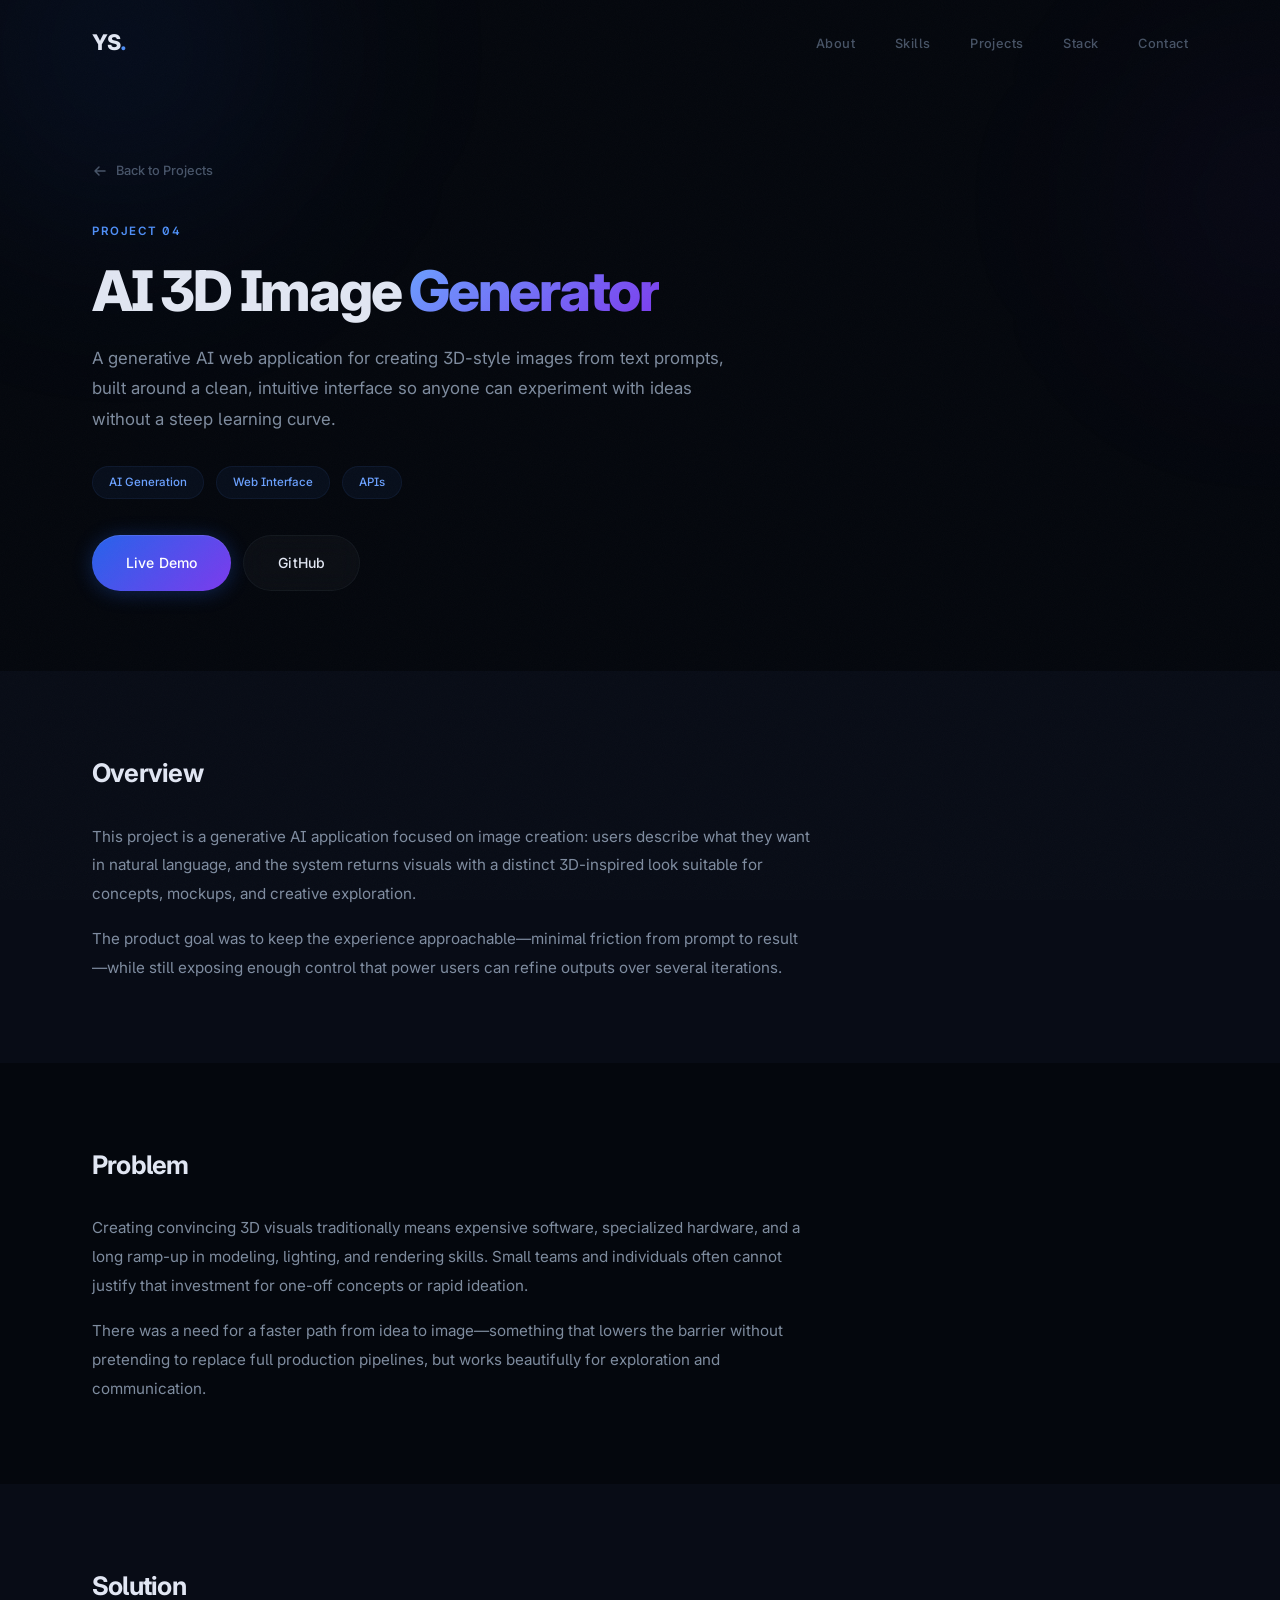
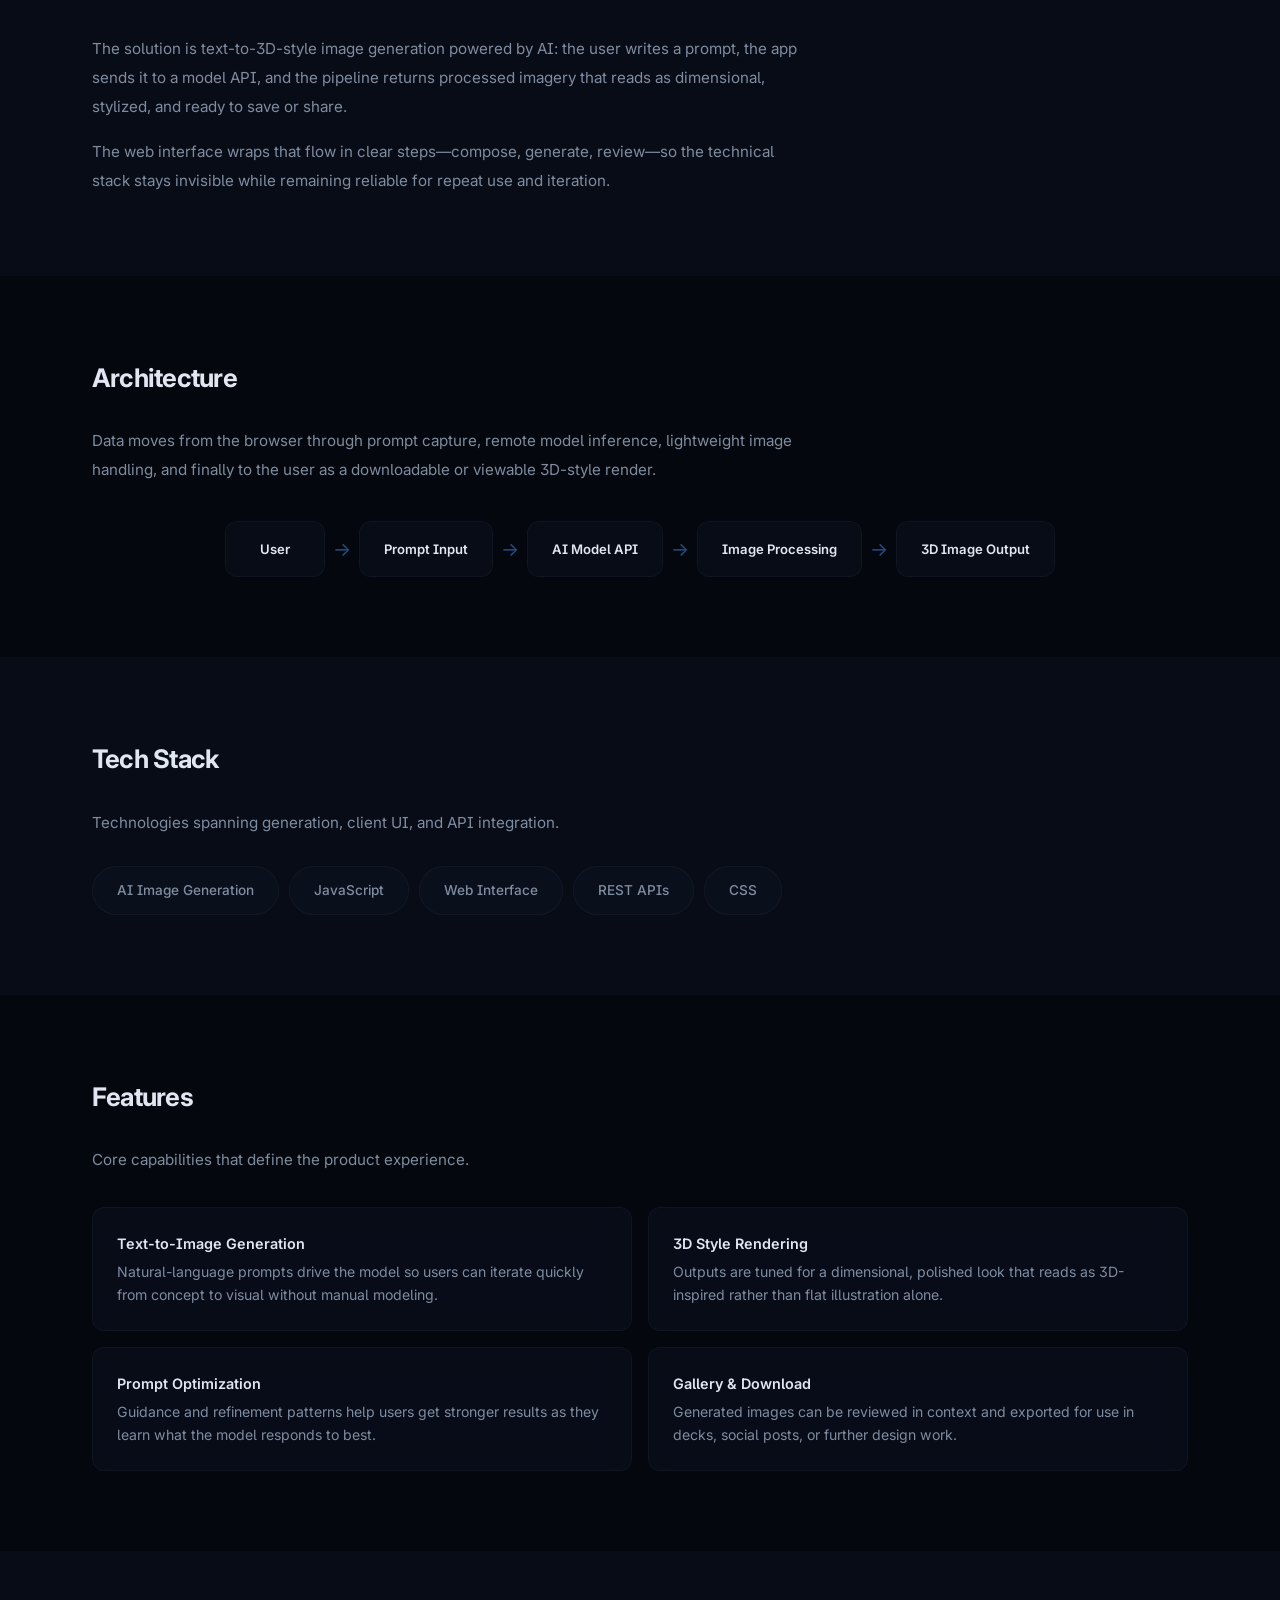
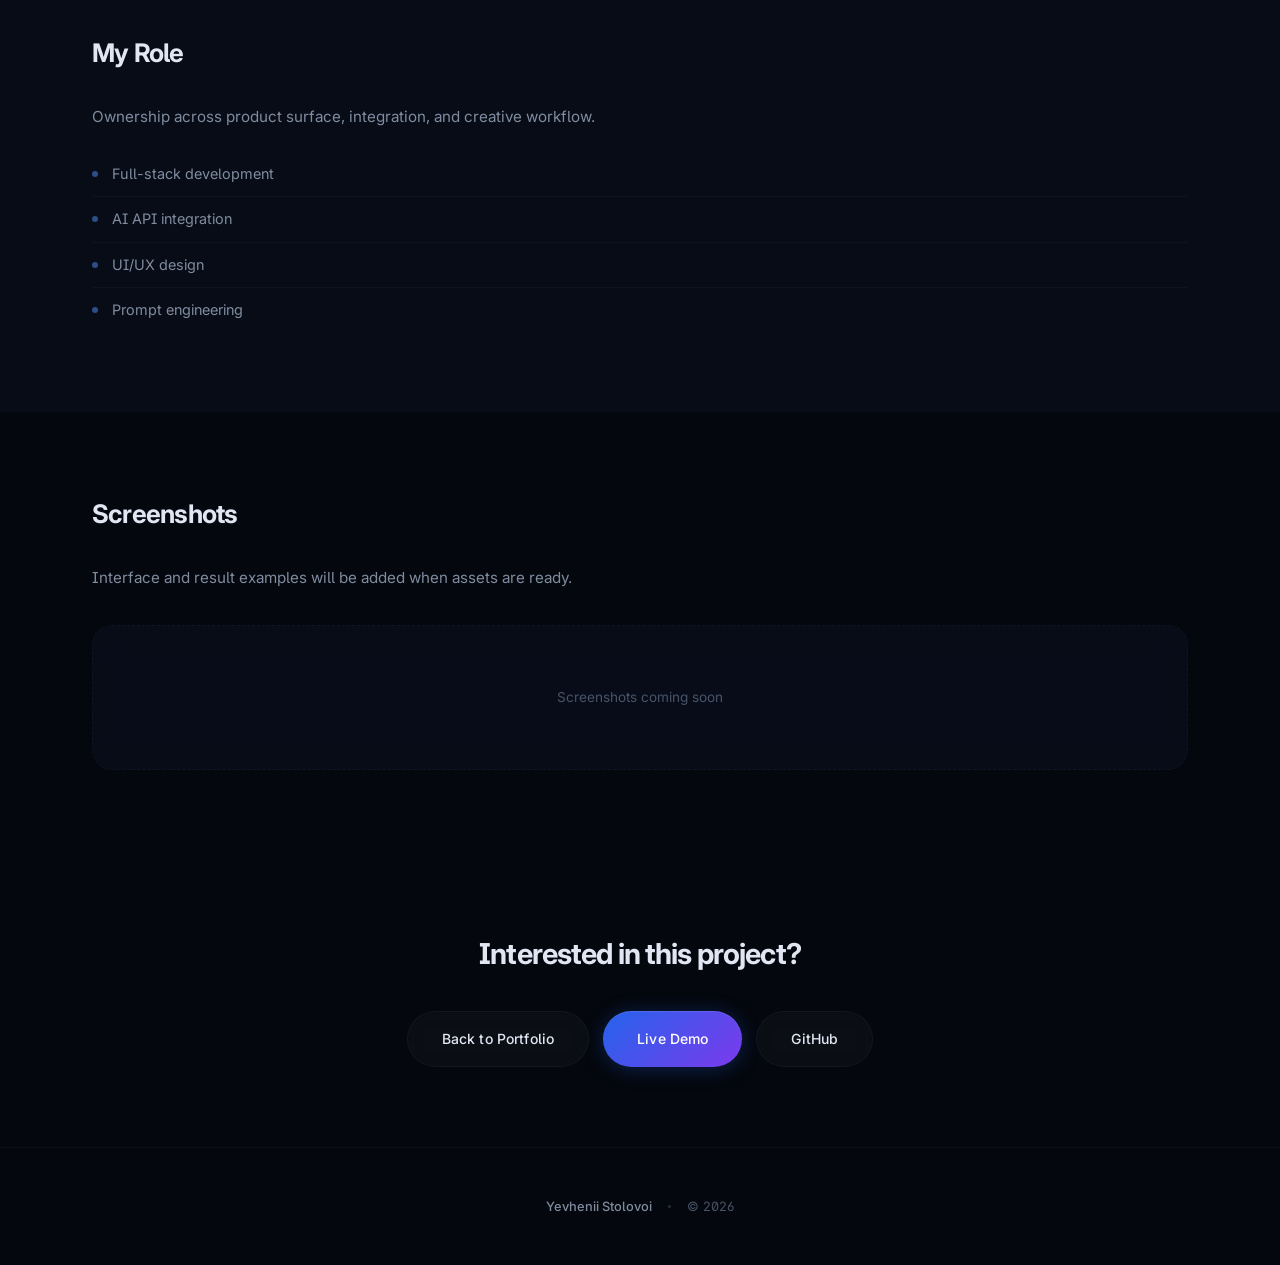
==== projects/ai-3d-generator.html @ 95ce22d5 "Initial commit: portfolio with project case study pages Complete dark premium portfolio with hero (3" ====
<!DOCTYPE html>
<html lang="en">
<head>
  <meta charset="UTF-8">
  <meta name="viewport" content="width=device-width, initial-scale=1.0, viewport-fit=cover">
  <title>AI 3D Image Generator — Yevhenii Stolovoi</title>
  <meta name="description" content="Case study: generative AI web app for creating 3D-style images from text prompts with a clean, intuitive interface.">
  <link rel="stylesheet" href="../styles.css">
  <link rel="stylesheet" href="project-page.css">
  <link rel="preconnect" href="https://fonts.googleapis.com">
  <link rel="preconnect" href="https://fonts.gstatic.com" crossorigin>
  <link href="https://fonts.googleapis.com/css2?family=Inter:wght@300;400;500;600;700;800&display=swap" rel="stylesheet">
</head>
<body>

  <div class="noise-overlay" aria-hidden="true"></div>

  <nav class="nav" id="nav">
    <div class="nav-inner container">
      <a href="../index.html" class="nav-logo">YS<span class="accent">.</span></a>
      <button class="nav-toggle" id="navToggle" aria-label="Toggle menu" type="button">
        <span></span><span></span><span></span>
      </button>
      <ul class="nav-links" id="navLinks">
        <li><a href="../index.html#about">About</a></li>
        <li><a href="../index.html#skills">Skills</a></li>
        <li><a href="../index.html#projects">Projects</a></li>
        <li><a href="../index.html#stack">Stack</a></li>
        <li><a href="../index.html#contact">Contact</a></li>
      </ul>
    </div>
  </nav>

  <header class="project-hero">
    <div class="project-hero-bg" aria-hidden="true">
      <div class="project-hero-orb project-hero-orb--1"></div>
      <div class="project-hero-orb project-hero-orb--2"></div>
    </div>
    <div class="container project-hero-content">
      <a href="../index.html#projects" class="project-back">
        <svg viewBox="0 0 16 16" fill="none" aria-hidden="true"><path d="M13 8H3M7 4l-4 4 4 4" stroke="currentColor" stroke-width="1.5" stroke-linecap="round" stroke-linejoin="round"/></svg>
        Back to Projects
      </a>
      <span class="project-hero-eyebrow">Project 04</span>
      <h1 class="project-hero-title">AI 3D Image <span class="accent-gradient">Generator</span></h1>
      <p class="project-hero-desc">
        A generative AI web application for creating 3D-style images from text prompts, built around a clean, intuitive interface so anyone can experiment with ideas without a steep learning curve.
      </p>
      <div class="project-hero-meta">
        <span>AI Generation</span>
        <span>Web Interface</span>
        <span>APIs</span>
      </div>
      <div class="project-hero-actions">
        <a href="#" class="btn btn-primary"><span>Live Demo</span></a>
        <a href="#" class="btn btn-outline"><span>GitHub</span></a>
      </div>
    </div>
  </header>

  <section class="project-section">
    <div class="container">
      <h2 class="project-section-title">Overview</h2>
      <div class="project-section-text">
        <p>
          This project is a generative AI application focused on image creation: users describe what they want in natural language, and the system returns visuals with a distinct 3D-inspired look suitable for concepts, mockups, and creative exploration.
        </p>
        <p>
          The product goal was to keep the experience approachable—minimal friction from prompt to result—while still exposing enough control that power users can refine outputs over several iterations.
        </p>
      </div>
    </div>
  </section>

  <section class="project-section">
    <div class="container">
      <h2 class="project-section-title">Problem</h2>
      <div class="project-section-text">
        <p>
          Creating convincing 3D visuals traditionally means expensive software, specialized hardware, and a long ramp-up in modeling, lighting, and rendering skills. Small teams and individuals often cannot justify that investment for one-off concepts or rapid ideation.
        </p>
        <p>
          There was a need for a faster path from idea to image—something that lowers the barrier without pretending to replace full production pipelines, but works beautifully for exploration and communication.
        </p>
      </div>
    </div>
  </section>

  <section class="project-section">
    <div class="container">
      <h2 class="project-section-title">Solution</h2>
      <div class="project-section-text">
        <p>
          The solution is text-to-3D-style image generation powered by AI: the user writes a prompt, the app sends it to a model API, and the pipeline returns processed imagery that reads as dimensional, stylized, and ready to save or share.
        </p>
        <p>
          The web interface wraps that flow in clear steps—compose, generate, review—so the technical stack stays invisible while remaining reliable for repeat use and iteration.
        </p>
      </div>
    </div>
  </section>

  <section class="project-section">
    <div class="container">
      <h2 class="project-section-title">Architecture</h2>
      <div class="project-section-text">
        <p>
          Data moves from the browser through prompt capture, remote model inference, lightweight image handling, and finally to the user as a downloadable or viewable 3D-style render.
        </p>
      </div>
      <div class="arch-diagram" role="img" aria-label="Flow from user prompt to 3D-style image output">
        <div class="arch-node">User</div>
        <span class="arch-arrow" aria-hidden="true">→</span>
        <div class="arch-node">Prompt Input</div>
        <span class="arch-arrow" aria-hidden="true">→</span>
        <div class="arch-node">AI Model API</div>
        <span class="arch-arrow" aria-hidden="true">→</span>
        <div class="arch-node">Image Processing</div>
        <span class="arch-arrow" aria-hidden="true">→</span>
        <div class="arch-node">3D Image Output</div>
      </div>
    </div>
  </section>

  <section class="project-section">
    <div class="container">
      <h2 class="project-section-title">Tech Stack</h2>
      <div class="project-section-text">
        <p>Technologies spanning generation, client UI, and API integration.</p>
      </div>
      <div class="tech-stack-grid">
        <span>AI Image Generation</span>
        <span>JavaScript</span>
        <span>Web Interface</span>
        <span>REST APIs</span>
        <span>CSS</span>
      </div>
    </div>
  </section>

  <section class="project-section">
    <div class="container">
      <h2 class="project-section-title">Features</h2>
      <div class="project-section-text">
        <p>Core capabilities that define the product experience.</p>
      </div>
      <div class="features-grid">
        <div class="feature-item glass-card">
          <strong>Text-to-Image Generation</strong>
          Natural-language prompts drive the model so users can iterate quickly from concept to visual without manual modeling.
        </div>
        <div class="feature-item glass-card">
          <strong>3D Style Rendering</strong>
          Outputs are tuned for a dimensional, polished look that reads as 3D-inspired rather than flat illustration alone.
        </div>
        <div class="feature-item glass-card">
          <strong>Prompt Optimization</strong>
          Guidance and refinement patterns help users get stronger results as they learn what the model responds to best.
        </div>
        <div class="feature-item glass-card">
          <strong>Gallery &amp; Download</strong>
          Generated images can be reviewed in context and exported for use in decks, social posts, or further design work.
        </div>
      </div>
    </div>
  </section>

  <section class="project-section">
    <div class="container">
      <h2 class="project-section-title">My Role</h2>
      <div class="project-section-text">
        <p>Ownership across product surface, integration, and creative workflow.</p>
      </div>
      <ul class="role-list">
        <li>Full-stack development</li>
        <li>AI API integration</li>
        <li>UI/UX design</li>
        <li>Prompt engineering</li>
      </ul>
    </div>
  </section>

  <section class="project-section">
    <div class="container">
      <h2 class="project-section-title">Screenshots</h2>
      <div class="project-section-text">
        <p>Interface and result examples will be added when assets are ready.</p>
      </div>
      <div class="screenshots-placeholder glass-card">
        Screenshots coming soon
      </div>
    </div>
  </section>

  <section class="project-cta">
    <div class="container">
      <h2 class="project-cta-title">Interested in this project?</h2>
      <div class="project-cta-buttons">
        <a href="../index.html#projects" class="btn btn-outline"><span>Back to Portfolio</span></a>
        <a href="#" class="btn btn-primary"><span>Live Demo</span></a>
        <a href="#" class="btn btn-outline"><span>GitHub</span></a>
      </div>
    </div>
  </section>

  <footer class="footer">
    <div class="container footer-inner">
      <span class="footer-name">Yevhenii Stolovoi</span>
      <span class="footer-sep"></span>
      <span class="footer-copy">&copy; 2026</span>
    </div>
  </footer>

  <script>
    (function () {
      'use strict';
      var nav = document.getElementById('nav');
      var navToggle = document.getElementById('navToggle');
      var navLinks = document.getElementById('navLinks');

      function onScroll() {
        if (nav) nav.classList.toggle('scrolled', window.scrollY > 50);
      }
      window.addEventListener('scroll', onScroll, { passive: true });
      onScroll();

      if (navToggle && navLinks) {
        navToggle.addEventListener('click', function () {
          navToggle.classList.toggle('active');
          navLinks.classList.toggle('open');
          document.body.style.overflow = navLinks.classList.contains('open') ? 'hidden' : '';
        });
        navLinks.querySelectorAll('a').forEach(function (link) {
          link.addEventListener('click', function () {
            navToggle.classList.remove('active');
            navLinks.classList.remove('open');
            document.body.style.overflow = '';
          });
        });
      }
    })();
  </script>
</body>
</html>
---- styles.css ----
/* ============================================
   PORTFOLIO — Yevhenii Stolovoi
   Premium Dark Minimalist — v2
   ============================================ */

/* ========== RESET & CUSTOM PROPERTIES ========== */
*,
*::before,
*::after {
  margin: 0;
  padding: 0;
  box-sizing: border-box;
}

:root {
  /* Backgrounds */
  --bg-primary: #04070d;
  --bg-secondary: #080c16;
  --bg-tertiary: #0c1322;
  --bg-card: rgba(12, 19, 34, 0.5);
  --bg-card-hover: rgba(16, 25, 48, 0.6);
  --bg-card-solid: #0d1424;

  /* Accent spectrum */
  --accent: #4f8ff7;
  --accent-bright: #6ba1ff;
  --accent-dim: #2563eb;
  --accent-violet: #7c3aed;
  --accent-purple: #a855f7;
  --accent-cyan: #22d3ee;

  /* Text */
  --text-primary: rgba(237, 242, 255, 0.95);
  --text-secondary: rgba(148, 163, 184, 0.85);
  --text-muted: rgba(100, 116, 139, 0.7);
  --text-faint: rgba(71, 85, 105, 0.5);

  /* Borders & Glow */
  --border: rgba(148, 163, 184, 0.06);
  --border-subtle: rgba(148, 163, 184, 0.04);
  --border-hover: rgba(79, 143, 247, 0.2);
  --border-active: rgba(79, 143, 247, 0.35);
  --glow-sm: 0 0 20px rgba(79, 143, 247, 0.08);
  --glow-md: 0 0 40px rgba(79, 143, 247, 0.12);
  --glow-lg: 0 8px 60px rgba(79, 143, 247, 0.15);

  /* Radii */
  --radius-xs: 8px;
  --radius-sm: 12px;
  --radius: 20px;
  --radius-lg: 28px;

  /* Timing */
  --ease-out: cubic-bezier(0.16, 1, 0.3, 1);
  --ease-spring: cubic-bezier(0.34, 1.56, 0.64, 1);
  --duration: 0.5s;
  --duration-fast: 0.3s;
  --duration-slow: 0.8s;

  /* Font */
  --font: 'Inter', -apple-system, BlinkMacSystemFont, 'Segoe UI', sans-serif;
}

html {
  scroll-behavior: smooth;
  font-size: 16px;
  -webkit-font-smoothing: antialiased;
  -moz-osx-font-smoothing: grayscale;
}

body {
  font-family: var(--font);
  font-feature-settings: 'ss01', 'ss02', 'cv01';
  background: var(--bg-primary);
  color: var(--text-primary);
  line-height: 1.7;
  overflow-x: hidden;
}

::selection {
  background: rgba(79, 143, 247, 0.25);
  color: #fff;
}

a { color: inherit; text-decoration: none; }
ul { list-style: none; }
img { max-width: 100%; display: block; }

.container {
  width: 100%;
  max-width: 1160px;
  margin: 0 auto;
  padding: 0 32px;
}

.accent { color: var(--accent); }

.accent-gradient {
  background: linear-gradient(135deg, var(--accent-bright), var(--accent-violet), var(--accent-purple));
  background-size: 200% 200%;
  animation: gradientShift 6s ease infinite;
  -webkit-background-clip: text;
  -webkit-text-fill-color: transparent;
  background-clip: text;
}

@keyframes gradientShift {
  0%, 100% { background-position: 0% 50%; }
  50% { background-position: 100% 50%; }
}

/* ========== NOISE OVERLAY ========== */
.noise-overlay {
  position: fixed;
  inset: 0;
  z-index: 9999;
  pointer-events: none;
  opacity: 0.025;
  background-image: url("data:image/svg+xml,%3Csvg viewBox='0 0 256 256' xmlns='http://www.w3.org/2000/svg'%3E%3Cfilter id='n'%3E%3CfeTurbulence type='fractalNoise' baseFrequency='0.85' numOctaves='4' stitchTiles='stitch'/%3E%3C/filter%3E%3Crect width='100%25' height='100%25' filter='url(%23n)'/%3E%3C/svg%3E");
  background-repeat: repeat;
  background-size: 200px;
}

/* ========== NAVIGATION ========== */
.nav {
  position: fixed;
  top: 0;
  left: 0;
  right: 0;
  z-index: 1000;
  padding: 24px 0;
  transition: all var(--duration-fast) var(--ease-out);
}

.nav.scrolled {
  padding: 14px 0;
  background: rgba(4, 7, 13, 0.8);
  backdrop-filter: blur(24px) saturate(1.4);
  -webkit-backdrop-filter: blur(24px) saturate(1.4);
  border-bottom: 1px solid var(--border);
}

.nav-inner {
  display: flex;
  align-items: center;
  justify-content: space-between;
}

.nav-logo {
  font-size: 1.35rem;
  font-weight: 800;
  letter-spacing: -0.04em;
  transition: color var(--duration-fast) var(--ease-out);
}

.nav-logo:hover { color: var(--accent-bright); }

.nav-links {
  display: flex;
  gap: 40px;
}

.nav-links a {
  font-size: 0.8rem;
  font-weight: 500;
  color: var(--text-muted);
  letter-spacing: 0.03em;
  transition: color var(--duration-fast) var(--ease-out);
  position: relative;
}

.nav-links a::after {
  content: '';
  position: absolute;
  bottom: -6px;
  left: 0;
  width: 0;
  height: 1.5px;
  background: linear-gradient(90deg, var(--accent), var(--accent-violet));
  border-radius: 1px;
  transition: width var(--duration) var(--ease-out);
}

.nav-links a:hover,
.nav-links a.active {
  color: var(--text-primary);
}

.nav-links a:hover::after,
.nav-links a.active::after {
  width: 100%;
}

.nav-toggle {
  display: none;
  flex-direction: column;
  gap: 5px;
  background: none;
  border: none;
  cursor: pointer;
  padding: 4px;
}

.nav-toggle span {
  width: 22px;
  height: 1.5px;
  background: var(--text-primary);
  border-radius: 2px;
  transition: all var(--duration-fast) var(--ease-out);
  transform-origin: center;
}

/* ========== HERO ========== */
.hero {
  position: relative;
  min-height: 100vh;
  min-height: 100dvh;
  display: flex;
  align-items: center;
  justify-content: center;
  overflow: hidden;
}

.hero-bg {
  position: absolute;
  inset: 0;
  overflow: hidden;
}

/* Floating gradient orbs */
.hero-orb {
  position: absolute;
  border-radius: 50%;
  filter: blur(100px);
  will-change: transform;
}

.hero-orb--1 {
  width: 700px;
  height: 700px;
  top: -20%;
  left: -10%;
  background: radial-gradient(circle, rgba(37, 99, 235, 0.18) 0%, transparent 70%);
  animation: orbFloat1 20s ease-in-out infinite;
}

.hero-orb--2 {
  width: 500px;
  height: 500px;
  top: 10%;
  right: -15%;
  background: radial-gradient(circle, rgba(124, 58, 237, 0.14) 0%, transparent 70%);
  animation: orbFloat2 25s ease-in-out infinite;
}

.hero-orb--3 {
  width: 400px;
  height: 400px;
  bottom: -10%;
  left: 30%;
  background: radial-gradient(circle, rgba(34, 211, 238, 0.08) 0%, transparent 70%);
  animation: orbFloat3 18s ease-in-out infinite;
}

@keyframes orbFloat1 {
  0%, 100% { transform: translate(0, 0) scale(1); }
  33% { transform: translate(80px, 40px) scale(1.1); }
  66% { transform: translate(-40px, 80px) scale(0.95); }
}

@keyframes orbFloat2 {
  0%, 100% { transform: translate(0, 0) scale(1); }
  33% { transform: translate(-60px, 50px) scale(0.9); }
  66% { transform: translate(40px, -60px) scale(1.08); }
}

@keyframes orbFloat3 {
  0%, 100% { transform: translate(0, 0) scale(1); }
  33% { transform: translate(50px, -30px) scale(1.05); }
  66% { transform: translate(-70px, 30px) scale(0.92); }
}

/* Subtle perspective grid */
.hero-grid-lines {
  position: absolute;
  inset: 0;
  background-image:
    linear-gradient(rgba(79, 143, 247, 0.03) 1px, transparent 1px),
    linear-gradient(90deg, rgba(79, 143, 247, 0.03) 1px, transparent 1px);
  background-size: 60px 60px;
  mask-image: radial-gradient(ellipse 70% 60% at 50% 50%, black 20%, transparent 70%);
  -webkit-mask-image: radial-gradient(ellipse 70% 60% at 50% 50%, black 20%, transparent 70%);
}

.hero-content {
  position: relative;
  z-index: 2;
  padding-top: 80px;
}

/* Hero split layout */
.hero-split {
  display: grid;
  grid-template-columns: 1fr 1fr;
  gap: 40px;
  align-items: center;
}

.hero-left {
  text-align: left;
}

.hero-right {
  display: flex;
  align-items: center;
  justify-content: center;
}

/* 3D Model Viewer */
.hero-model-wrap {
  position: relative;
  width: 100%;
  max-width: 480px;
  aspect-ratio: 1 / 1;
}

.hero-model-wrap model-viewer {
  position: relative;
  z-index: 1;
  --poster-color: transparent;
}

.hero-model-wrap model-viewer::part(default-progress-bar) {
  display: none;
}

.hero-avatar-glow {
  position: absolute;
  inset: 10%;
  border-radius: 50%;
  background: radial-gradient(circle, rgba(79, 143, 247, 0.15) 0%, rgba(124, 58, 237, 0.08) 40%, transparent 70%);
  filter: blur(50px);
  z-index: 0;
  animation: avatarGlow 4s ease-in-out infinite alternate;
  pointer-events: none;
}

@keyframes avatarGlow {
  0% { opacity: 0.5; transform: scale(0.92); }
  100% { opacity: 1; transform: scale(1.08); }
}

/* Status badge */
.hero-badge {
  display: inline-flex;
  align-items: center;
  gap: 10px;
  padding: 8px 20px 8px 14px;
  border-radius: 50px;
  border: 1px solid rgba(79, 143, 247, 0.15);
  background: rgba(79, 143, 247, 0.05);
  font-size: 0.78rem;
  font-weight: 500;
  color: var(--accent-bright);
  letter-spacing: 0.02em;
  margin-bottom: 40px;
  backdrop-filter: blur(10px);
  -webkit-backdrop-filter: blur(10px);
}

.hero-badge-dot {
  width: 7px;
  height: 7px;
  border-radius: 50%;
  background: #22c55e;
  box-shadow: 0 0 8px rgba(34, 197, 94, 0.6);
  animation: dotPulse 2s ease-in-out infinite;
}

@keyframes dotPulse {
  0%, 100% { opacity: 1; transform: scale(1); }
  50% { opacity: 0.5; transform: scale(0.8); }
}

.hero-title {
  font-size: clamp(3.5rem, 9vw, 8rem);
  font-weight: 800;
  letter-spacing: -0.045em;
  line-height: 0.95;
  margin-bottom: 32px;
}

.hero-subtitle {
  font-size: clamp(0.95rem, 1.8vw, 1.15rem);
  font-weight: 400;
  color: var(--text-secondary);
  margin-bottom: 20px;
  letter-spacing: 0.01em;
}

.hero-role {
  white-space: nowrap;
}

.hero-divider {
  color: var(--text-faint);
  margin: 0 4px;
}

.hero-text {
  font-size: 1rem;
  color: var(--text-muted);
  max-width: 540px;
  margin: 0 0 48px;
  line-height: 1.85;
}

.hero-buttons {
  display: flex;
  gap: 16px;
  flex-wrap: wrap;
}

.hero-scroll {
  position: absolute;
  bottom: 48px;
  left: 50%;
  transform: translateX(-50%);
  z-index: 2;
}

.hero-scroll-line {
  width: 1px;
  height: 48px;
  background: linear-gradient(to bottom, var(--accent-dim), transparent);
  animation: scrollLine 2.5s var(--ease-out) infinite;
}

@keyframes scrollLine {
  0% { opacity: 0; transform: scaleY(0); transform-origin: top; }
  30% { opacity: 1; transform: scaleY(1); transform-origin: top; }
  60% { opacity: 1; transform: scaleY(1); transform-origin: bottom; }
  100% { opacity: 0; transform: scaleY(0); transform-origin: bottom; }
}

/* ========== BUTTONS ========== */
.btn {
  display: inline-flex;
  align-items: center;
  justify-content: center;
  gap: 10px;
  padding: 15px 34px;
  font-family: var(--font);
  font-size: 0.875rem;
  font-weight: 500;
  letter-spacing: 0.01em;
  border-radius: 50px;
  cursor: pointer;
  transition: all var(--duration) var(--ease-out);
  border: none;
  position: relative;
  overflow: hidden;
}

.btn svg {
  transition: transform var(--duration-fast) var(--ease-out);
}

.btn:hover svg {
  transform: translateX(3px);
}

.btn-primary {
  background: linear-gradient(135deg, var(--accent-dim), var(--accent-violet));
  color: #fff;
  box-shadow: 0 2px 20px rgba(37, 99, 235, 0.3), inset 0 1px 0 rgba(255, 255, 255, 0.1);
}

.btn-primary::before {
  content: '';
  position: absolute;
  inset: 0;
  background: linear-gradient(135deg, rgba(255,255,255,0.12), transparent 50%);
  opacity: 0;
  transition: opacity var(--duration-fast);
}

.btn-primary:hover {
  box-shadow: 0 4px 32px rgba(37, 99, 235, 0.45), inset 0 1px 0 rgba(255, 255, 255, 0.15);
  transform: translateY(-2px);
}

.btn-primary:hover::before {
  opacity: 1;
}

.btn-outline {
  background: rgba(255, 255, 255, 0.03);
  color: var(--text-primary);
  border: 1px solid var(--border);
  backdrop-filter: blur(12px);
  -webkit-backdrop-filter: blur(12px);
}

.btn-outline:hover {
  border-color: var(--border-hover);
  background: rgba(79, 143, 247, 0.05);
  box-shadow: var(--glow-sm);
  transform: translateY(-2px);
}

/* ========== SECTION SYSTEM ========== */
.section {
  padding: 140px 0;
  position: relative;
}

.section-alt {
  background: var(--bg-secondary);
}

.section-header {
  margin-bottom: 72px;
}

.section-eyebrow {
  display: block;
  font-size: 0.72rem;
  font-weight: 600;
  color: var(--accent);
  letter-spacing: 0.14em;
  text-transform: uppercase;
  margin-bottom: 20px;
}

.section-title {
  font-size: clamp(2rem, 4.5vw, 3.2rem);
  font-weight: 700;
  letter-spacing: -0.035em;
  line-height: 1.15;
  color: var(--text-primary);
}

/* ========== GLASS CARD — v2 ========== */
.glass-card {
  background: var(--bg-card);
  border: 1px solid var(--border);
  border-radius: var(--radius);
  backdrop-filter: blur(16px) saturate(1.2);
  -webkit-backdrop-filter: blur(16px) saturate(1.2);
  transition: all var(--duration) var(--ease-out);
  position: relative;
}

.glass-card::before {
  content: '';
  position: absolute;
  inset: 0;
  border-radius: var(--radius);
  padding: 1px;
  background: linear-gradient(135deg, rgba(79, 143, 247, 0.12), transparent 50%, rgba(124, 58, 237, 0.08));
  -webkit-mask: linear-gradient(#fff 0 0) content-box, linear-gradient(#fff 0 0);
  -webkit-mask-composite: xor;
  mask-composite: exclude;
  opacity: 0;
  transition: opacity var(--duration) var(--ease-out);
  pointer-events: none;
}

.glass-card:hover {
  background: var(--bg-card-hover);
  border-color: var(--border-hover);
  box-shadow: 0 16px 64px rgba(0, 0, 0, 0.4), var(--glow-md);
  transform: translateY(-6px);
}

.glass-card:hover::before {
  opacity: 1;
}

/* ========== ABOUT ========== */
.about-grid {
  display: grid;
  grid-template-columns: 1.2fr 1fr;
  gap: 80px;
  align-items: start;
}

.about-text p {
  color: var(--text-secondary);
  margin-bottom: 24px;
  font-size: 1rem;
  line-height: 1.9;
}

.about-text p:last-child { margin-bottom: 0; }

.about-stats {
  display: grid;
  grid-template-columns: 1fr 1fr;
  gap: 16px;
}

.stat-card {
  padding: 32px 24px;
  text-align: center;
  display: flex;
  flex-direction: column;
  align-items: center;
  gap: 8px;
}

.stat-icon {
  width: 36px;
  height: 36px;
  display: flex;
  align-items: center;
  justify-content: center;
  color: var(--accent);
  opacity: 0.6;
  margin-bottom: 4px;
}

.stat-icon svg {
  width: 20px;
  height: 20px;
}

.stat-number {
  display: block;
  font-size: 1.35rem;
  font-weight: 700;
  letter-spacing: -0.02em;
  background: linear-gradient(135deg, var(--accent-bright), var(--accent-violet));
  -webkit-background-clip: text;
  -webkit-text-fill-color: transparent;
  background-clip: text;
}

.stat-label {
  font-size: 0.75rem;
  color: var(--text-muted);
  font-weight: 500;
  letter-spacing: 0.01em;
}

/* ========== SKILLS ========== */
.skills-grid {
  display: grid;
  grid-template-columns: repeat(4, 1fr);
  gap: 20px;
}

.skill-category {
  padding: 36px 28px 32px;
}

.skill-header {
  display: flex;
  align-items: center;
  gap: 14px;
  margin-bottom: 24px;
}

.skill-icon {
  width: 40px;
  height: 40px;
  display: flex;
  align-items: center;
  justify-content: center;
  border-radius: var(--radius-sm);
  background: linear-gradient(135deg, rgba(79, 143, 247, 0.08), rgba(124, 58, 237, 0.06));
  border: 1px solid rgba(79, 143, 247, 0.08);
  color: var(--accent);
  flex-shrink: 0;
}

.skill-icon svg {
  width: 18px;
  height: 18px;
}

.skill-category h3 {
  font-size: 0.95rem;
  font-weight: 600;
  letter-spacing: -0.01em;
}

.skill-list li {
  font-size: 0.85rem;
  color: var(--text-secondary);
  padding: 8px 0;
  border-bottom: 1px solid var(--border-subtle);
  transition: all var(--duration-fast) var(--ease-out);
  position: relative;
}

.skill-list li:last-child { border-bottom: none; }

.skill-list li::before {
  content: '';
  position: absolute;
  left: 0;
  top: 50%;
  width: 0;
  height: 1px;
  background: var(--accent);
  transition: width var(--duration-fast) var(--ease-out);
  transform: translateY(-50%);
}

.skill-list li:hover {
  color: var(--text-primary);
  padding-left: 14px;
}

.skill-list li:hover::before {
  width: 8px;
}

/* ========== PROJECTS ========== */
.projects-grid {
  display: grid;
  grid-template-columns: repeat(3, 1fr);
  gap: 20px;
}

.project-card {
  overflow: hidden;
  cursor: default;
}

.project-card-inner {
  padding: 44px 32px 36px;
  position: relative;
  z-index: 1;
}

.project-card-glow {
  position: absolute;
  inset: 0;
  opacity: 0;
  transition: opacity var(--duration) var(--ease-out);
  pointer-events: none;
  z-index: 0;
}

.project-card:hover .project-card-glow {
  opacity: 1;
}

.project-number {
  font-size: 3.5rem;
  font-weight: 800;
  letter-spacing: -0.04em;
  line-height: 1;
  margin-bottom: 24px;
  background: linear-gradient(135deg, rgba(79, 143, 247, 0.12), rgba(124, 58, 237, 0.06));
  -webkit-background-clip: text;
  -webkit-text-fill-color: transparent;
  background-clip: text;
}

.project-title {
  font-size: 1.2rem;
  font-weight: 600;
  margin-bottom: 14px;
  letter-spacing: -0.02em;
}

.project-desc {
  font-size: 0.87rem;
  color: var(--text-secondary);
  line-height: 1.8;
  margin-bottom: 28px;
}

.project-tech {
  display: flex;
  flex-wrap: wrap;
  gap: 8px;
}

.project-tech span {
  font-size: 0.72rem;
  font-weight: 500;
  padding: 5px 14px;
  border-radius: 50px;
  background: rgba(79, 143, 247, 0.06);
  color: var(--accent-bright);
  border: 1px solid rgba(79, 143, 247, 0.08);
  letter-spacing: 0.01em;
  transition: all var(--duration-fast) var(--ease-out);
}

.project-card:hover .project-tech span {
  background: rgba(79, 143, 247, 0.1);
  border-color: rgba(79, 143, 247, 0.15);
}

.btn-sm {
  padding: 8px 18px;
  font-size: 0.72rem;
  gap: 6px;
}

.project-links {
  display: flex;
  flex-wrap: wrap;
  gap: 8px;
  margin-top: 24px;
}

.project-badge {
  display: inline-flex;
  align-items: center;
  gap: 6px;
  margin-top: 20px;
  font-size: 0.68rem;
  font-weight: 600;
  padding: 5px 14px;
  border-radius: 50px;
  background: linear-gradient(135deg, rgba(79, 143, 247, 0.08), rgba(124, 58, 237, 0.08));
  color: var(--accent-bright);
  letter-spacing: 0.06em;
  text-transform: uppercase;
  border: 1px solid rgba(79, 143, 247, 0.1);
}

/* ========== TECH STACK ========== */
.stack-cloud {
  display: flex;
  flex-wrap: wrap;
  gap: 12px;
  justify-content: center;
  max-width: 780px;
  margin: 0 auto;
}

.stack-tag {
  font-size: 0.9rem;
  font-weight: 500;
  padding: 14px 28px;
  border-radius: 50px;
  background: var(--bg-card);
  border: 1px solid var(--border);
  color: var(--text-secondary);
  transition: all var(--duration) var(--ease-spring);
  cursor: default;
  user-select: none;
}

.stack-tag:hover {
  border-color: var(--border-active);
  color: var(--accent-bright);
  background: rgba(79, 143, 247, 0.06);
  box-shadow: var(--glow-md);
  transform: translateY(-4px) scale(1.04);
}

/* ========== CONTACT ========== */
.contact-subtitle {
  font-size: 1.05rem;
  color: var(--text-secondary);
  margin-top: -48px;
  margin-bottom: 56px;
  line-height: 1.7;
}

.contact-grid {
  display: grid;
  grid-template-columns: repeat(4, 1fr);
  gap: 16px;
}

.contact-card {
  padding: 36px 24px;
  text-align: center;
  display: flex;
  flex-direction: column;
  align-items: center;
  gap: 14px;
}

.contact-icon {
  width: 52px;
  height: 52px;
  display: flex;
  align-items: center;
  justify-content: center;
  border-radius: 16px;
  background: linear-gradient(135deg, rgba(79, 143, 247, 0.06), rgba(124, 58, 237, 0.04));
  border: 1px solid rgba(79, 143, 247, 0.06);
  color: var(--accent);
  transition: all var(--duration) var(--ease-out);
}

.contact-icon svg {
  width: 20px;
  height: 20px;
}

.contact-card:hover .contact-icon {
  background: linear-gradient(135deg, rgba(79, 143, 247, 0.12), rgba(124, 58, 237, 0.08));
  border-color: rgba(79, 143, 247, 0.15);
  box-shadow: 0 0 24px rgba(79, 143, 247, 0.1);
  transform: translateY(-2px);
}

.contact-label {
  font-size: 0.7rem;
  font-weight: 600;
  text-transform: uppercase;
  letter-spacing: 0.12em;
  color: var(--text-faint);
}

.contact-value {
  font-size: 0.85rem;
  color: var(--text-secondary);
  word-break: break-all;
  transition: color var(--duration-fast);
}

a.contact-card:hover .contact-value {
  color: var(--accent-bright);
}

/* ========== FOOTER ========== */
.footer {
  padding: 48px 0;
  border-top: 1px solid var(--border);
}

.footer-inner {
  display: flex;
  align-items: center;
  justify-content: center;
  gap: 16px;
  font-size: 0.8rem;
  color: var(--text-muted);
}

.footer-name {
  font-weight: 500;
  color: var(--text-secondary);
}

.footer-sep {
  width: 3px;
  height: 3px;
  border-radius: 50%;
  background: var(--text-faint);
}

/* ========== REVEAL ANIMATIONS ========== */
.reveal {
  opacity: 0;
  transform: translateY(40px);
  transition:
    opacity var(--duration-slow) var(--ease-out),
    transform var(--duration-slow) var(--ease-out);
}

.reveal.visible {
  opacity: 1;
  transform: translateY(0);
}

/* Stagger children with CSS delay */
.reveal.delay-1 { transition-delay: 0.1s; }
.reveal.delay-2 { transition-delay: 0.2s; }
.reveal.delay-3 { transition-delay: 0.3s; }
.reveal.delay-4 { transition-delay: 0.4s; }

/* Responsive line-break utility */
.hide-mobile { display: inline; }

/* ========== TOUCH DEVICE — Disable hover-only effects ========== */
@media (hover: none) and (pointer: coarse) {
  .glass-card:hover {
    transform: none;
    box-shadow: none;
  }

  .glass-card:hover::before {
    opacity: 0;
  }

  .stack-tag:hover {
    transform: none;
    box-shadow: none;
  }

  .contact-card:hover .contact-icon {
    transform: none;
    box-shadow: none;
  }

  .btn-primary:hover,
  .btn-outline:hover {
    transform: none;
  }
}

/* ========== RESPONSIVE — LARGE TABLET (1024px) ========== */
@media (max-width: 1024px) {
  .container { padding: 0 28px; }

  .section { padding: 110px 0; }
  .section-header { margin-bottom: 60px; }

  .about-grid {
    grid-template-columns: 1fr;
    gap: 48px;
  }

  .about-stats {
    grid-template-columns: repeat(4, 1fr);
    gap: 14px;
  }

  .skills-grid { grid-template-columns: repeat(2, 1fr); }
  .projects-grid { grid-template-columns: repeat(2, 1fr); }
  .contact-grid { grid-template-columns: repeat(2, 1fr); }

  .hero-orb--1 { width: 500px; height: 500px; }
  .hero-orb--2 { width: 380px; height: 380px; }
  .hero-orb--3 { width: 300px; height: 300px; }

  .hero-model-wrap { max-width: 380px; }
}

/* ========== RESPONSIVE — SMALL TABLET (768px) ========== */
@media (max-width: 768px) {
  .container {
    padding: 0 24px;
    padding-left: max(24px, env(safe-area-inset-left));
    padding-right: max(24px, env(safe-area-inset-right));
  }

  /* -- Nav -- */
  .nav { padding: 16px 0; }
  .nav.scrolled { padding: 12px 0; }

  .nav-links {
    display: none;
    position: fixed;
    inset: 0;
    background: rgba(4, 7, 13, 0.98);
    backdrop-filter: blur(24px);
    -webkit-backdrop-filter: blur(24px);
    flex-direction: column;
    align-items: center;
    justify-content: center;
    gap: 28px;
    z-index: 999;
    padding-bottom: env(safe-area-inset-bottom, 0);
  }

  .nav-links.open { display: flex; }

  .nav-links a {
    font-size: 1.2rem;
    font-weight: 500;
    color: var(--text-secondary);
    padding: 8px 16px;
  }

  .nav-links a::after { display: none; }

  .nav-toggle {
    display: flex;
    z-index: 1001;
    min-width: 44px;
    min-height: 44px;
    align-items: center;
    justify-content: center;
  }

  .nav-toggle.active span:nth-child(1) {
    transform: rotate(45deg) translate(5px, 5px);
  }
  .nav-toggle.active span:nth-child(2) { opacity: 0; }
  .nav-toggle.active span:nth-child(3) {
    transform: rotate(-45deg) translate(5px, -5px);
  }

  /* -- Hero -- */
  .hero { min-height: 100svh; }
  .hero-content { padding-top: 60px; }

  .hero-split {
    grid-template-columns: 1fr;
    gap: 24px;
    text-align: center;
  }

  .hero-left {
    text-align: center;
    order: 2;
  }

  .hero-right {
    order: 1;
  }

  .hero-model-wrap {
    max-width: 280px;
  }

  .hero-buttons {
    justify-content: center;
  }

  .hero-subtitle {
    justify-content: center;
  }

  .hero-text {
    margin-left: auto;
    margin-right: auto;
  }

  .hero-badge {
    margin-bottom: 28px;
    font-size: 0.72rem;
    padding: 7px 16px 7px 12px;
  }

  .hero-title {
    font-size: clamp(2.8rem, 12vw, 4.8rem);
    margin-bottom: 24px;
  }

  .hero-subtitle {
    display: flex;
    flex-wrap: wrap;
    justify-content: center;
    gap: 4px 0;
    margin-bottom: 16px;
  }

  .hero-role {
    white-space: nowrap;
  }

  .hero-text {
    font-size: 0.92rem;
    margin-bottom: 36px;
    padding: 0 8px;
    max-width: 480px;
    line-height: 1.8;
  }

  .hero-scroll { display: none; }
  .hero-grid-lines { display: none; }

  .hero-orb--1 { width: 350px; height: 350px; left: -20%; top: -10%; filter: blur(80px); }
  .hero-orb--2 { width: 280px; height: 280px; right: -20%; filter: blur(80px); }
  .hero-orb--3 { width: 220px; height: 220px; filter: blur(80px); }

  /* -- Sections -- */
  .section { padding: 80px 0; }
  .section-header { margin-bottom: 40px; }

  .section-title {
    font-size: clamp(1.65rem, 5.5vw, 2.2rem);
    line-height: 1.25;
  }

  .section-eyebrow {
    font-size: 0.68rem;
    margin-bottom: 14px;
  }

  .hide-mobile { display: none; }

  /* -- About -- */
  .about-grid {
    grid-template-columns: 1fr;
    gap: 40px;
  }

  .about-text p {
    font-size: 0.92rem;
    line-height: 1.85;
    margin-bottom: 20px;
  }

  .about-stats {
    grid-template-columns: repeat(2, 1fr);
    gap: 12px;
  }

  .stat-card {
    padding: 24px 16px;
  }

  .stat-icon { width: 32px; height: 32px; }
  .stat-icon svg { width: 18px; height: 18px; }

  /* -- Skills -- */
  .skills-grid {
    grid-template-columns: repeat(2, 1fr);
    gap: 14px;
  }

  .skill-category {
    padding: 28px 22px 24px;
  }

  .skill-header {
    gap: 12px;
    margin-bottom: 18px;
  }

  .skill-icon { width: 36px; height: 36px; }
  .skill-icon svg { width: 16px; height: 16px; }
  .skill-category h3 { font-size: 0.88rem; }

  .skill-list li {
    font-size: 0.82rem;
    padding: 7px 0;
  }

  /* -- Projects -- */
  .projects-grid {
    grid-template-columns: 1fr;
    gap: 16px;
  }

  .project-card-inner {
    padding: 32px 24px 28px;
  }

  .project-number {
    font-size: 2.8rem;
    margin-bottom: 16px;
  }

  .project-title { font-size: 1.1rem; }
  .project-desc { font-size: 0.85rem; margin-bottom: 22px; }
  .project-links { margin-top: 18px; }

  /* -- Tech Stack -- */
  .stack-cloud {
    gap: 10px;
    max-width: 100%;
  }

  .stack-tag {
    font-size: 0.82rem;
    padding: 11px 22px;
  }

  /* -- Contact -- */
  .contact-grid {
    grid-template-columns: repeat(2, 1fr);
    gap: 14px;
  }

  .contact-subtitle {
    font-size: 0.95rem;
    margin-top: -24px;
    margin-bottom: 40px;
  }

  .contact-card {
    padding: 28px 18px;
    gap: 12px;
  }

  .contact-icon { width: 46px; height: 46px; }
  .contact-value { font-size: 0.8rem; }

  /* -- Footer -- */
  .footer {
    padding: 36px 0;
    padding-bottom: max(36px, env(safe-area-inset-bottom));
  }

  .footer-inner { font-size: 0.75rem; }

  /* -- Buttons -- */
  .btn {
    padding: 13px 28px;
    font-size: 0.85rem;
  }

  /* -- Cards: softer reveal on mobile -- */
  .reveal {
    transform: translateY(28px);
  }

  .glass-card {
    border-radius: var(--radius-sm);
  }

  .glass-card::before {
    border-radius: var(--radius-sm);
  }
}

/* ========== RESPONSIVE — MOBILE (480px) ========== */
@media (max-width: 480px) {
  .container {
    padding: 0 18px;
    padding-left: max(18px, env(safe-area-inset-left));
    padding-right: max(18px, env(safe-area-inset-right));
  }

  .hero-model-wrap { max-width: 220px; }

  .hero-title {
    font-size: clamp(2.2rem, 13vw, 3.2rem);
    letter-spacing: -0.04em;
    margin-bottom: 20px;
  }

  .hero-subtitle {
    font-size: 0.82rem;
    gap: 2px 0;
  }

  .hero-divider { margin: 0 3px; }

  .hero-text {
    font-size: 0.87rem;
    line-height: 1.75;
    margin-bottom: 32px;
    padding: 0 4px;
  }

  .hero-badge {
    font-size: 0.68rem;
    margin-bottom: 24px;
    padding: 6px 14px 6px 10px;
    gap: 8px;
  }

  .hero-badge-dot { width: 6px; height: 6px; }

  .hero-buttons {
    flex-direction: column;
    align-items: stretch;
    padding: 0 12px;
    gap: 12px;
  }

  .btn {
    width: 100%;
    justify-content: center;
  }

  /* -- Sections -- */
  .section { padding: 64px 0; }
  .section-header { margin-bottom: 32px; }

  .section-title {
    font-size: 1.55rem;
    line-height: 1.3;
  }

  .section-eyebrow {
    font-size: 0.65rem;
    margin-bottom: 12px;
  }

  /* -- About -- */
  .about-text p {
    font-size: 0.87rem;
    line-height: 1.8;
    margin-bottom: 16px;
  }

  .about-stats {
    grid-template-columns: repeat(2, 1fr);
    gap: 10px;
  }

  .stat-card {
    padding: 20px 12px;
    gap: 6px;
  }

  .stat-number { font-size: 1.15rem; }
  .stat-label { font-size: 0.68rem; }

  /* -- Skills -- */
  .skills-grid {
    grid-template-columns: 1fr;
    gap: 12px;
  }

  .skill-category {
    padding: 24px 20px 22px;
  }

  .skill-category h3 { font-size: 0.85rem; }
  .skill-list li { font-size: 0.8rem; padding: 6px 0; }

  /* -- Projects -- */
  .projects-grid { gap: 14px; }

  .project-card-inner {
    padding: 28px 20px 24px;
  }

  .project-number {
    font-size: 2.2rem;
    margin-bottom: 14px;
  }

  .project-title { font-size: 1rem; margin-bottom: 10px; }
  .project-desc { font-size: 0.82rem; line-height: 1.75; margin-bottom: 20px; }
  .project-tech span { font-size: 0.68rem; padding: 4px 12px; }
  .project-links { margin-top: 16px; gap: 6px; }
  .btn-sm { padding: 7px 14px; font-size: 0.68rem; }
  .project-badge { font-size: 0.64rem; padding: 4px 12px; margin-top: 16px; }

  /* -- Stack -- */
  .stack-cloud { gap: 8px; }

  .stack-tag {
    font-size: 0.78rem;
    padding: 9px 18px;
  }

  /* -- Contact -- */
  .contact-subtitle {
    font-size: 0.87rem;
    margin-top: -18px;
    margin-bottom: 32px;
  }

  .contact-grid {
    grid-template-columns: 1fr 1fr;
    gap: 10px;
  }

  .contact-card {
    padding: 24px 14px;
    gap: 10px;
  }

  .contact-icon { width: 42px; height: 42px; border-radius: 12px; }
  .contact-icon svg { width: 18px; height: 18px; }
  .contact-label { font-size: 0.65rem; }
  .contact-value { font-size: 0.76rem; }

  /* -- Footer -- */
  .footer-inner { font-size: 0.72rem; gap: 12px; }

  /* -- Orbs even smaller -- */
  .hero-orb--1 { width: 260px; height: 260px; filter: blur(60px); }
  .hero-orb--2 { width: 200px; height: 200px; filter: blur(60px); }
  .hero-orb--3 { width: 160px; height: 160px; filter: blur(60px); }
}

/* ========== RESPONSIVE — VERY SMALL (360px) ========== */
@media (max-width: 360px) {
  .container {
    padding: 0 14px;
  }

  .hero-title {
    font-size: 2rem;
  }

  .section-title {
    font-size: 1.35rem;
  }

  .about-stats {
    grid-template-columns: 1fr 1fr;
    gap: 8px;
  }

  .stat-card { padding: 16px 10px; }
  .stat-number { font-size: 1rem; }
  .stat-label { font-size: 0.62rem; }

  .skill-category { padding: 20px 16px 18px; }

  .contact-grid {
    grid-template-columns: 1fr;
    gap: 10px;
  }

  .contact-card {
    flex-direction: row;
    text-align: left;
    padding: 18px 20px;
    gap: 16px;
  }

  .contact-card .contact-icon {
    width: 40px;
    height: 40px;
    flex-shrink: 0;
  }

  .contact-card .contact-label { font-size: 0.62rem; }
  .contact-card .contact-value { font-size: 0.78rem; }

  .stack-tag {
    font-size: 0.74rem;
    padding: 8px 14px;
  }

  .nav-links { gap: 24px; }
  .nav-links a { font-size: 1.05rem; }
}

/* ========== LANDSCAPE PHONE ========== */
@media (max-height: 500px) and (orientation: landscape) {
  .hero {
    min-height: auto;
    padding: 100px 0 60px;
  }

  .hero-content { padding-top: 40px; }
  .hero-title { font-size: 2.4rem; margin-bottom: 16px; }
  .hero-badge { margin-bottom: 20px; }
  .hero-text { margin-bottom: 28px; }

  .hero-orb--1 { width: 200px; height: 200px; }
  .hero-orb--2 { width: 160px; height: 160px; }
  .hero-orb--3 { display: none; }
}
---- projects/project-page.css ----
/* ============================================
   PROJECT DETAIL PAGES — Shared Styles
   Extends ../styles.css design tokens
   ============================================ */

/* ========== PAGE HEADER ========== */
.project-hero {
  padding: 160px 0 80px;
  position: relative;
  overflow: hidden;
}

.project-hero-bg {
  position: absolute;
  inset: 0;
  overflow: hidden;
}

.project-hero-orb {
  position: absolute;
  border-radius: 50%;
  filter: blur(100px);
}

.project-hero-orb--1 {
  width: 500px;
  height: 500px;
  top: -30%;
  left: -10%;
  background: radial-gradient(circle, rgba(37, 99, 235, 0.12) 0%, transparent 70%);
}

.project-hero-orb--2 {
  width: 400px;
  height: 400px;
  top: 0;
  right: -15%;
  background: radial-gradient(circle, rgba(124, 58, 237, 0.08) 0%, transparent 70%);
}

.project-hero-content {
  position: relative;
  z-index: 1;
}

.project-back {
  display: inline-flex;
  align-items: center;
  gap: 8px;
  font-size: 0.8rem;
  font-weight: 500;
  color: var(--text-muted);
  margin-bottom: 40px;
  transition: color var(--duration-fast) var(--ease-out);
}

.project-back:hover {
  color: var(--accent-bright);
}

.project-back svg {
  width: 16px;
  height: 16px;
  transition: transform var(--duration-fast) var(--ease-out);
}

.project-back:hover svg {
  transform: translateX(-3px);
}

.project-hero-eyebrow {
  display: block;
  font-size: 0.72rem;
  font-weight: 600;
  color: var(--accent);
  letter-spacing: 0.14em;
  text-transform: uppercase;
  margin-bottom: 20px;
}

.project-hero-title {
  font-size: clamp(2.2rem, 5vw, 3.5rem);
  font-weight: 800;
  letter-spacing: -0.04em;
  line-height: 1.1;
  margin-bottom: 20px;
}

.project-hero-desc {
  font-size: 1.05rem;
  color: var(--text-secondary);
  max-width: 640px;
  line-height: 1.8;
  margin-bottom: 32px;
}

.project-hero-meta {
  display: flex;
  flex-wrap: wrap;
  gap: 12px;
  margin-bottom: 36px;
}

.project-hero-meta span {
  font-size: 0.72rem;
  font-weight: 500;
  padding: 6px 16px;
  border-radius: 50px;
  background: rgba(79, 143, 247, 0.06);
  color: var(--accent-bright);
  border: 1px solid rgba(79, 143, 247, 0.08);
}

.project-hero-actions {
  display: flex;
  gap: 12px;
  flex-wrap: wrap;
}

/* ========== CONTENT SECTIONS ========== */
.project-section {
  padding: 80px 0;
  position: relative;
}

.project-section:nth-child(even) {
  background: var(--bg-secondary);
}

.project-section-title {
  font-size: 1.6rem;
  font-weight: 700;
  letter-spacing: -0.03em;
  margin-bottom: 28px;
}

.project-section-text {
  color: var(--text-secondary);
  font-size: 0.95rem;
  line-height: 1.9;
  max-width: 720px;
}

.project-section-text p {
  margin-bottom: 16px;
}

.project-section-text p:last-child {
  margin-bottom: 0;
}

/* ========== ARCHITECTURE DIAGRAM ========== */
.arch-diagram {
  display: flex;
  align-items: center;
  gap: 0;
  flex-wrap: wrap;
  margin-top: 36px;
  justify-content: center;
}

.arch-node {
  padding: 16px 24px;
  background: var(--bg-card);
  border: 1px solid var(--border);
  border-radius: var(--radius-sm);
  font-size: 0.82rem;
  font-weight: 600;
  color: var(--text-primary);
  text-align: center;
  min-width: 100px;
  backdrop-filter: blur(8px);
  -webkit-backdrop-filter: blur(8px);
  transition: all var(--duration-fast) var(--ease-out);
}

.arch-node:hover {
  border-color: var(--border-hover);
  box-shadow: var(--glow-sm);
}

.arch-arrow {
  color: var(--accent);
  font-size: 1.2rem;
  padding: 0 8px;
  opacity: 0.5;
  flex-shrink: 0;
}

/* ========== FEATURES LIST ========== */
.features-grid {
  display: grid;
  grid-template-columns: repeat(2, 1fr);
  gap: 16px;
  margin-top: 32px;
}

.feature-item {
  padding: 24px;
  background: var(--bg-card);
  border: 1px solid var(--border);
  border-radius: var(--radius-sm);
  font-size: 0.88rem;
  color: var(--text-secondary);
  line-height: 1.6;
  transition: all var(--duration-fast) var(--ease-out);
}

.feature-item:hover {
  border-color: var(--border-hover);
}

.feature-item strong {
  display: block;
  color: var(--text-primary);
  font-weight: 600;
  margin-bottom: 6px;
  font-size: 0.9rem;
}

/* ========== TECH STACK GRID ========== */
.tech-stack-grid {
  display: flex;
  flex-wrap: wrap;
  gap: 10px;
  margin-top: 28px;
}

.tech-stack-grid span {
  font-size: 0.85rem;
  font-weight: 500;
  padding: 12px 24px;
  border-radius: 50px;
  background: var(--bg-card);
  border: 1px solid var(--border);
  color: var(--text-secondary);
  transition: all var(--duration-fast) var(--ease-out);
}

.tech-stack-grid span:hover {
  border-color: var(--border-hover);
  color: var(--accent-bright);
}

/* ========== SCREENSHOTS ========== */
.screenshots-placeholder {
  margin-top: 32px;
  padding: 60px 40px;
  background: var(--bg-card);
  border: 1px dashed var(--border);
  border-radius: var(--radius);
  text-align: center;
  color: var(--text-muted);
  font-size: 0.85rem;
}

/* ========== ROLE SECTION ========== */
.role-list {
  margin-top: 20px;
}

.role-list li {
  font-size: 0.9rem;
  color: var(--text-secondary);
  padding: 10px 0;
  border-bottom: 1px solid var(--border-subtle);
  position: relative;
  padding-left: 20px;
}

.role-list li:last-child {
  border-bottom: none;
}

.role-list li::before {
  content: '';
  position: absolute;
  left: 0;
  top: 50%;
  transform: translateY(-50%);
  width: 6px;
  height: 6px;
  border-radius: 50%;
  background: var(--accent);
  opacity: 0.5;
}

/* ========== CTA SECTION ========== */
.project-cta {
  padding: 80px 0;
  text-align: center;
}

.project-cta-title {
  font-size: 1.8rem;
  font-weight: 700;
  letter-spacing: -0.03em;
  margin-bottom: 32px;
}

.project-cta-buttons {
  display: flex;
  gap: 14px;
  justify-content: center;
  flex-wrap: wrap;
}

/* ========== RESPONSIVE ========== */
@media (max-width: 768px) {
  .project-hero {
    padding: 120px 0 60px;
  }

  .project-hero-title {
    font-size: clamp(1.8rem, 6vw, 2.4rem);
  }

  .project-hero-desc {
    font-size: 0.92rem;
  }

  .project-section {
    padding: 60px 0;
  }

  .project-section-title {
    font-size: 1.3rem;
  }

  .features-grid {
    grid-template-columns: 1fr;
  }

  .arch-diagram {
    flex-direction: column;
    gap: 0;
  }

  .arch-arrow {
    transform: rotate(90deg);
    padding: 4px 0;
  }

  .project-cta-title {
    font-size: 1.4rem;
  }

  .project-hero-orb--1 { width: 300px; height: 300px; }
  .project-hero-orb--2 { width: 250px; height: 250px; }
}

@media (max-width: 480px) {
  .project-hero {
    padding: 100px 0 48px;
  }

  .project-back { margin-bottom: 28px; }

  .project-section { padding: 48px 0; }

  .feature-item { padding: 18px; }

  .project-hero-actions {
    flex-direction: column;
  }

  .project-hero-actions .btn {
    width: 100%;
    justify-content: center;
  }

  .project-cta-buttons {
    flex-direction: column;
    align-items: center;
  }

  .project-cta-buttons .btn {
    width: 100%;
    max-width: 300px;
  }
}
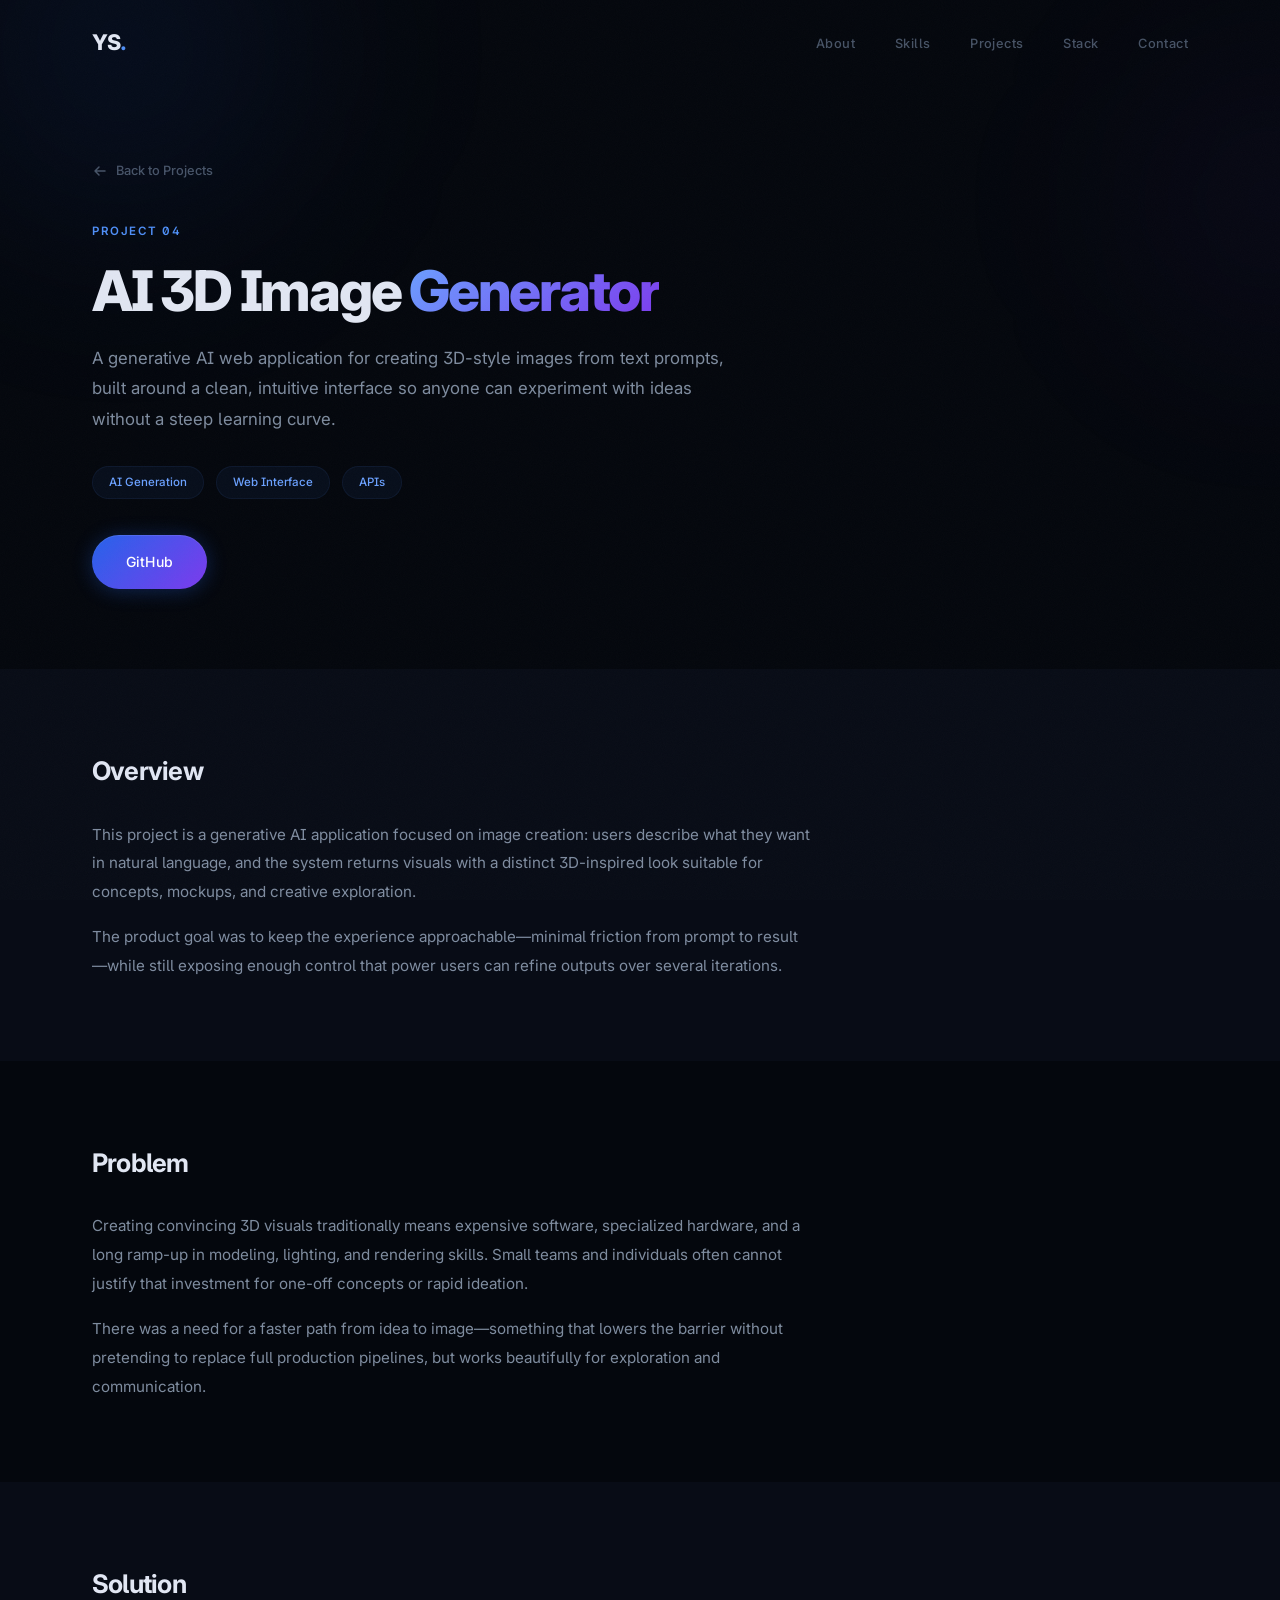
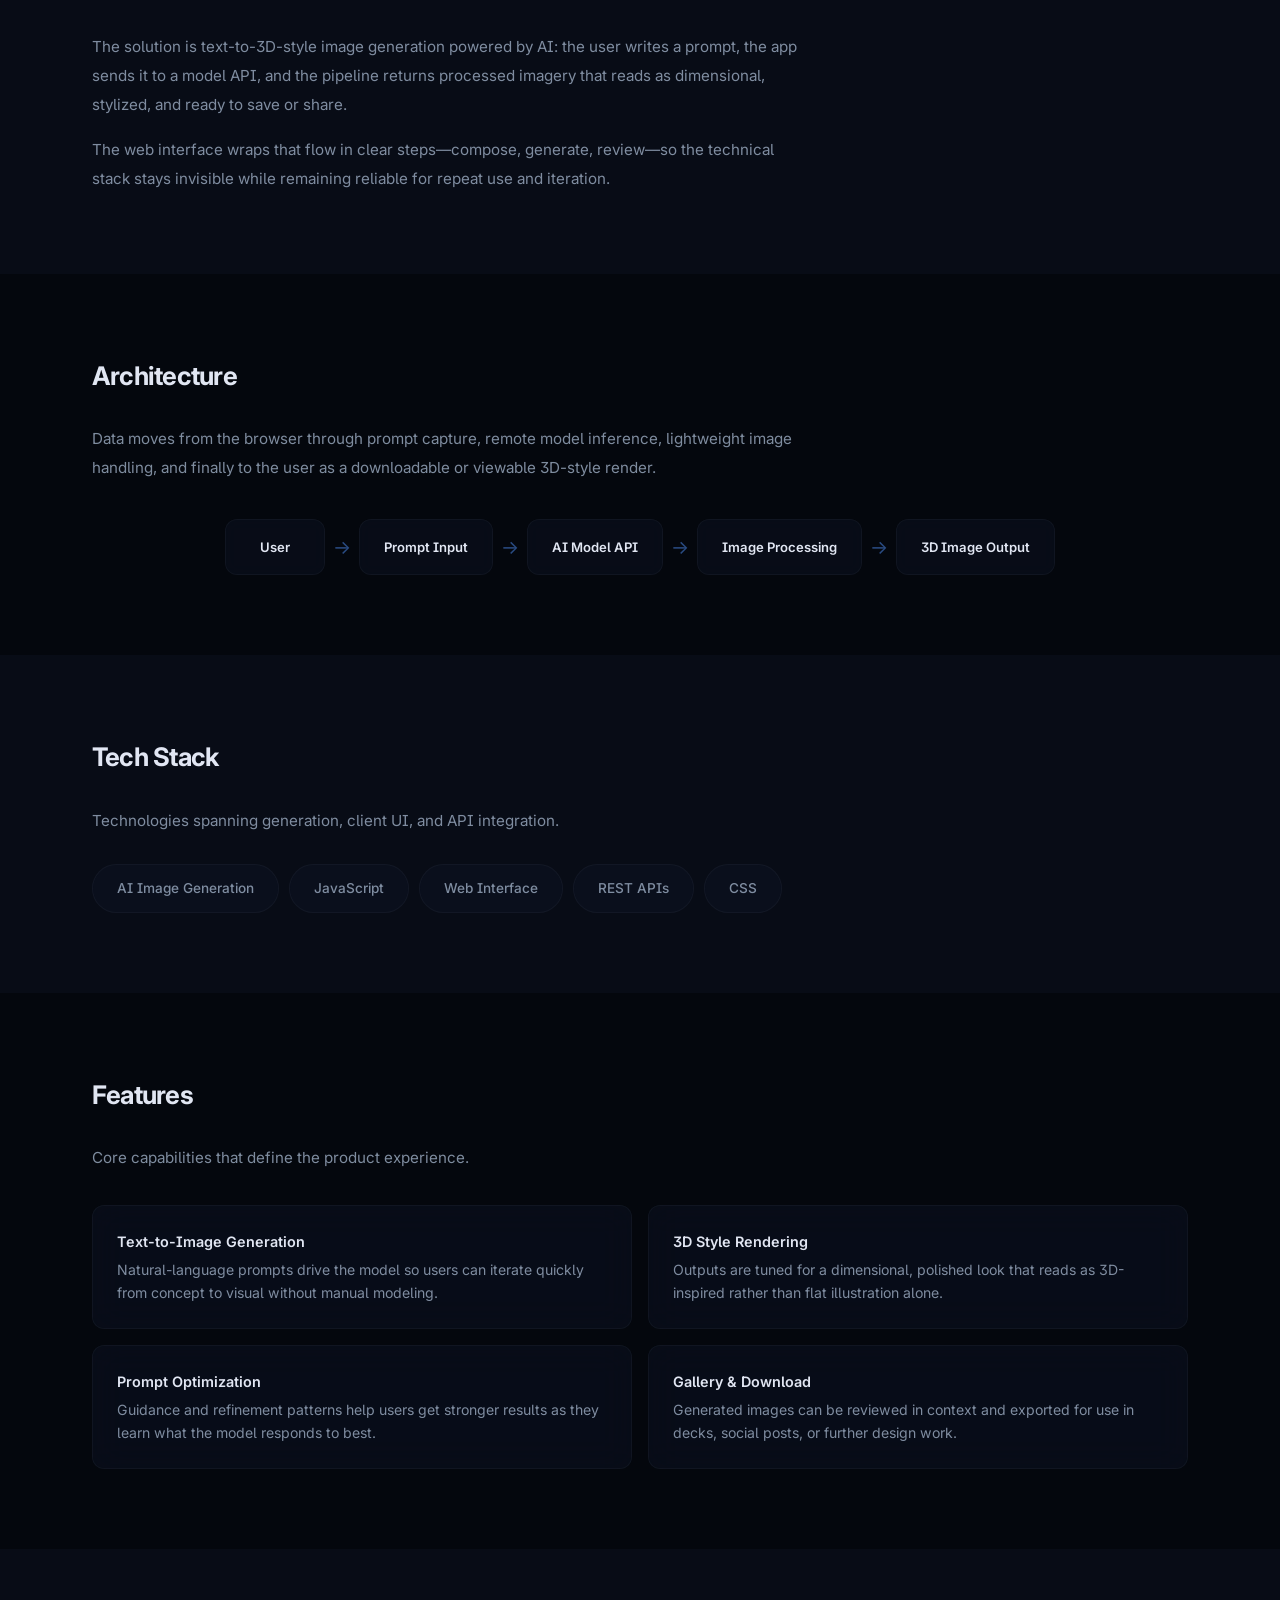
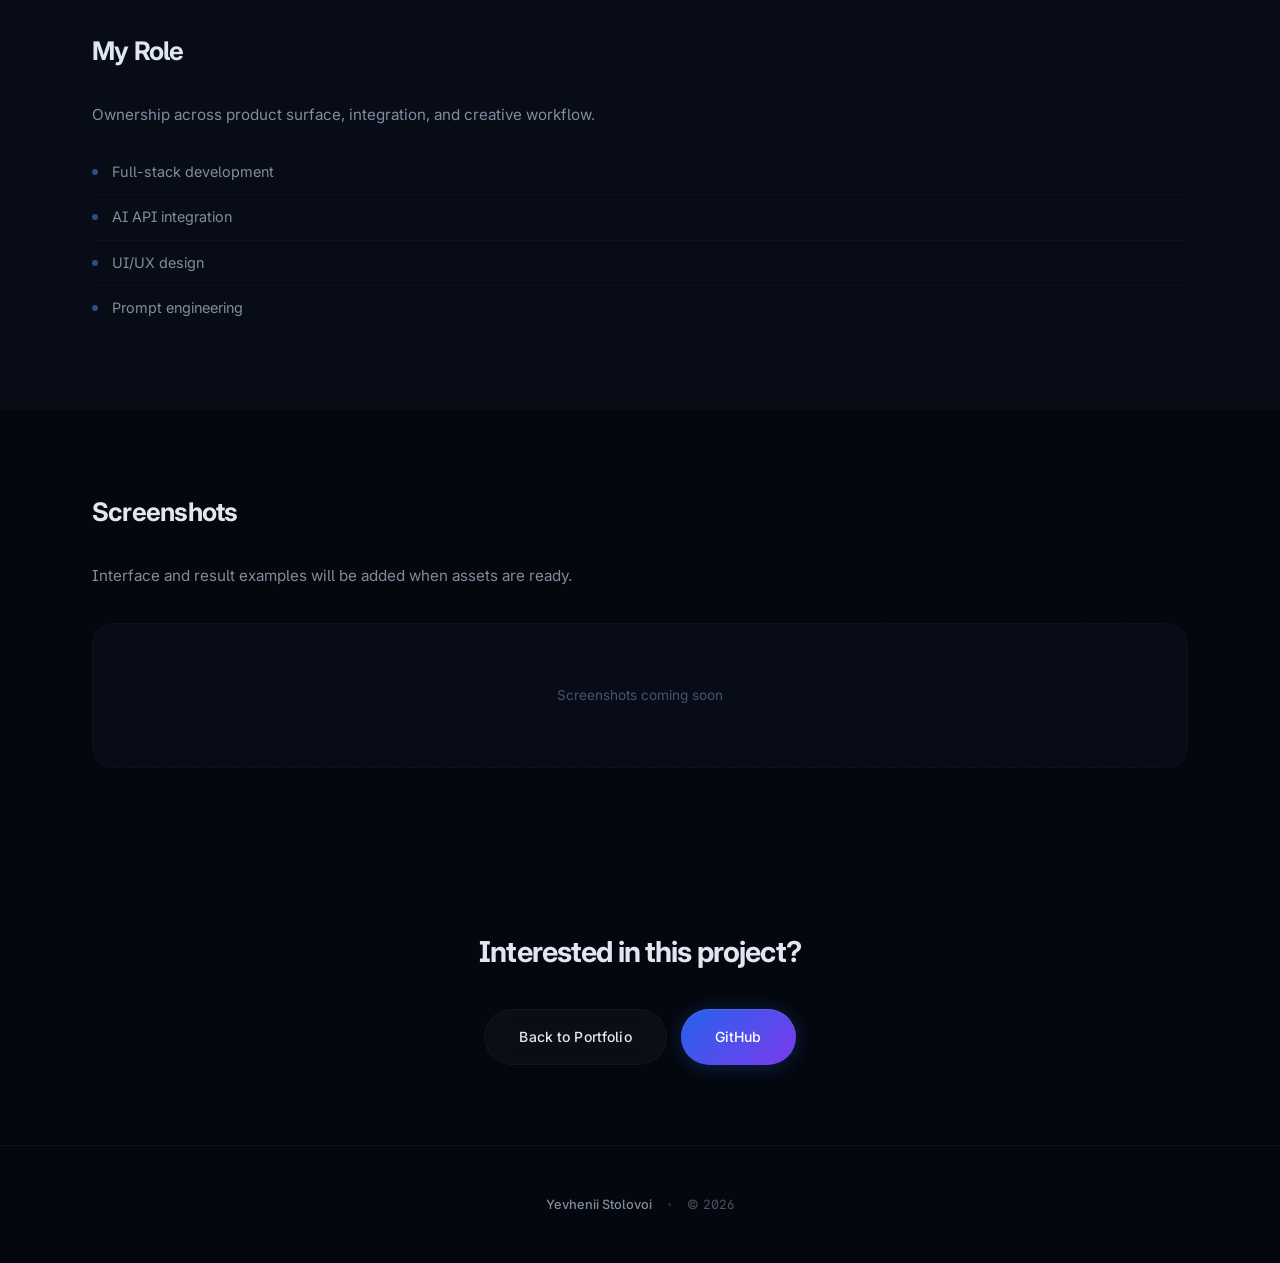
==== commit 3f94cd25: "Portfolio: AIONEX & Sezam projects, GitHub links, contact updates - Retheme project 01 for AIONEX li" ====
--- a/projects/ai-3d-generator.html
+++ b/projects/ai-3d-generator.html
@@ -52,8 +52,7 @@
         <span>APIs</span>
       </div>
       <div class="project-hero-actions">
-        <a href="#" class="btn btn-primary"><span>Live Demo</span></a>
-        <a href="#" class="btn btn-outline"><span>GitHub</span></a>
+        <a href="https://github.com/QLord-ops" class="btn btn-primary" target="_blank" rel="noopener noreferrer"><span>GitHub</span></a>
       </div>
     </div>
   </header>
@@ -197,8 +196,7 @@
       <h2 class="project-cta-title">Interested in this project?</h2>
       <div class="project-cta-buttons">
         <a href="../index.html#projects" class="btn btn-outline"><span>Back to Portfolio</span></a>
-        <a href="#" class="btn btn-primary"><span>Live Demo</span></a>
-        <a href="#" class="btn btn-outline"><span>GitHub</span></a>
+        <a href="https://github.com/QLord-ops" class="btn btn-primary" target="_blank" rel="noopener noreferrer"><span>GitHub</span></a>
       </div>
     </div>
   </section>
--- a/styles.css
+++ b/styles.css
@@ -869,8 +869,23 @@
 
 .contact-grid {
   display: grid;
-  grid-template-columns: repeat(4, 1fr);
+  grid-template-columns: repeat(3, 1fr);
   gap: 16px;
+}
+
+/* Wide screens: Email | Location | GitHub */
+@media (min-width: 1025px) {
+  .contact-grid .contact-card:nth-child(1) {
+    grid-column: 1;
+  }
+
+  .contact-grid .contact-card:nth-child(2) {
+    grid-column: 3;
+  }
+
+  .contact-grid .contact-card:nth-child(3) {
+    grid-column: 2;
+  }
 }
 
 .contact-card {
@@ -1023,6 +1038,18 @@
   .skills-grid { grid-template-columns: repeat(2, 1fr); }
   .projects-grid { grid-template-columns: repeat(2, 1fr); }
   .contact-grid { grid-template-columns: repeat(2, 1fr); }
+
+  .contact-grid .contact-card:nth-child(1),
+  .contact-grid .contact-card:nth-child(2) {
+    grid-column: auto;
+  }
+
+  .contact-grid .contact-card:nth-child(3) {
+    grid-column: 1 / -1;
+    justify-self: center;
+    width: 100%;
+    max-width: calc((100% - 16px) / 2);
+  }
 
   .hero-orb--1 { width: 500px; height: 500px; }
   .hero-orb--2 { width: 380px; height: 380px; }
@@ -1260,6 +1287,10 @@
     gap: 14px;
   }
 
+  .contact-grid .contact-card:nth-child(3) {
+    max-width: calc((100% - 14px) / 2);
+  }
+
   .contact-subtitle {
     font-size: 0.95rem;
     margin-top: -24px;
@@ -1439,6 +1470,10 @@
     gap: 10px;
   }
 
+  .contact-grid .contact-card:nth-child(3) {
+    max-width: calc((100% - 10px) / 2);
+  }
+
   .contact-card {
     padding: 24px 14px;
     gap: 10px;
@@ -1486,6 +1521,13 @@
   .contact-grid {
     grid-template-columns: 1fr;
     gap: 10px;
+  }
+
+  .contact-grid .contact-card:nth-child(3) {
+    grid-column: auto;
+    justify-self: stretch;
+    max-width: none;
+    width: auto;
   }
 
   .contact-card {
